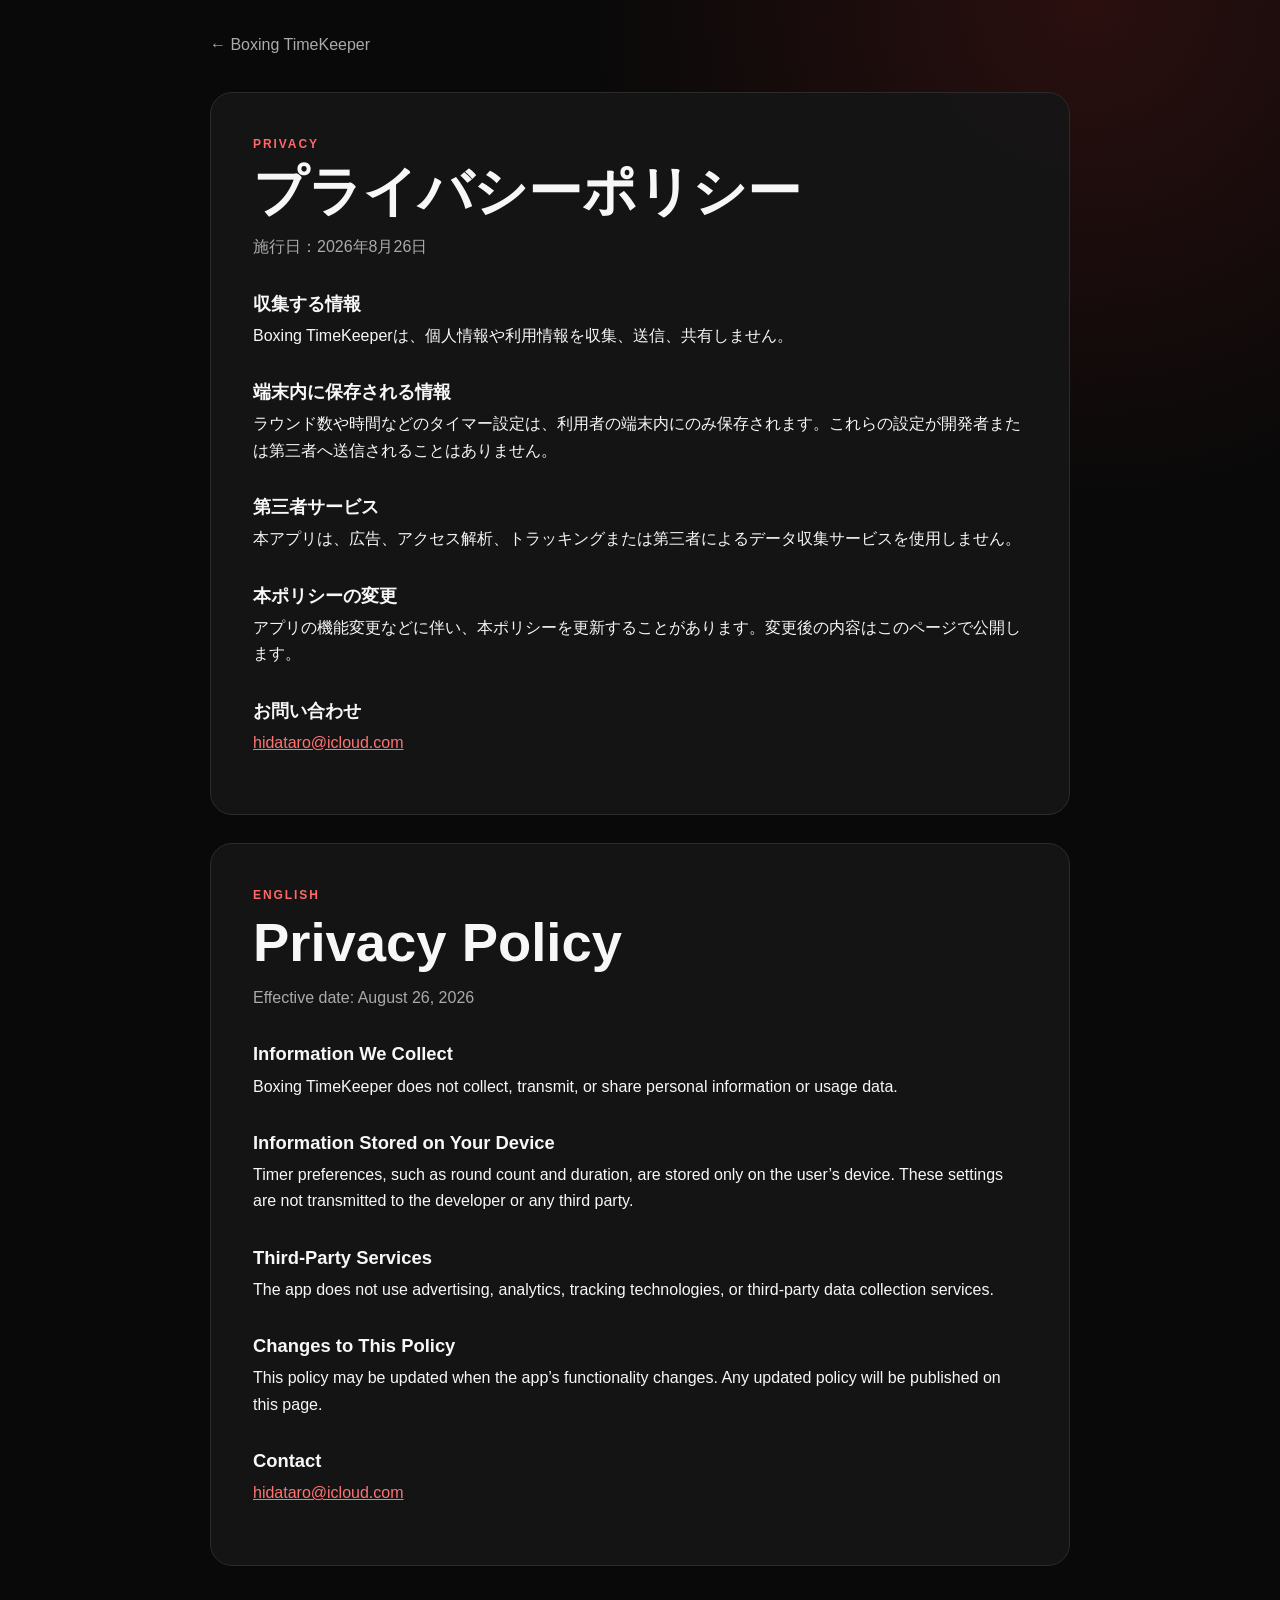
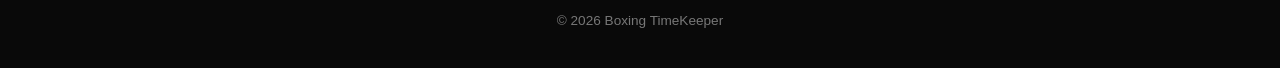
==== privacy.html @ ae384ec7 "Publish Boxing TimeKeeper support site" ====
<!doctype html>
<html lang="ja">
<head>
  <meta charset="utf-8">
  <meta name="viewport" content="width=device-width, initial-scale=1">
  <meta name="description" content="Boxing TimeKeeper privacy policy">
  <title>Privacy Policy — Boxing TimeKeeper</title>
  <link rel="stylesheet" href="styles.css">
</head>
<body>
  <main class="container legal">
    <a class="back" href="index.html">← Boxing TimeKeeper</a>

    <article class="card">
      <p class="eyebrow">PRIVACY</p>
      <h1>プライバシーポリシー</h1>
      <p class="updated">施行日：2026年8月26日</p>

      <h2>収集する情報</h2>
      <p>Boxing TimeKeeperは、個人情報や利用情報を収集、送信、共有しません。</p>

      <h2>端末内に保存される情報</h2>
      <p>ラウンド数や時間などのタイマー設定は、利用者の端末内にのみ保存されます。これらの設定が開発者または第三者へ送信されることはありません。</p>

      <h2>第三者サービス</h2>
      <p>本アプリは、広告、アクセス解析、トラッキングまたは第三者によるデータ収集サービスを使用しません。</p>

      <h2>本ポリシーの変更</h2>
      <p>アプリの機能変更などに伴い、本ポリシーを更新することがあります。変更後の内容はこのページで公開します。</p>

      <h2>お問い合わせ</h2>
      <p><a href="mailto:hidataro@icloud.com?subject=Boxing%20TimeKeeper%20Privacy">hidataro@icloud.com</a></p>
    </article>

    <article class="card english" lang="en">
      <p class="eyebrow">ENGLISH</p>
      <h1>Privacy Policy</h1>
      <p class="updated">Effective date: August 26, 2026</p>

      <h2>Information We Collect</h2>
      <p>Boxing TimeKeeper does not collect, transmit, or share personal information or usage data.</p>

      <h2>Information Stored on Your Device</h2>
      <p>Timer preferences, such as round count and duration, are stored only on the user’s device. These settings are not transmitted to the developer or any third party.</p>

      <h2>Third-Party Services</h2>
      <p>The app does not use advertising, analytics, tracking technologies, or third-party data collection services.</p>

      <h2>Changes to This Policy</h2>
      <p>This policy may be updated when the app’s functionality changes. Any updated policy will be published on this page.</p>

      <h2>Contact</h2>
      <p><a href="mailto:hidataro@icloud.com?subject=Boxing%20TimeKeeper%20Privacy">hidataro@icloud.com</a></p>
    </article>

    <footer>© 2026 Boxing TimeKeeper</footer>
  </main>
</body>
</html>
---- styles.css ----
:root {
  color-scheme: dark;
  --background: #090909;
  --surface: #151515;
  --surface-border: #2b2b2b;
  --text: #f7f7f7;
  --muted: #aaa;
  --accent: #dc2e2e;
}

* { box-sizing: border-box; }

html { background: var(--background); }

body {
  margin: 0;
  color: var(--text);
  background:
    radial-gradient(circle at 85% 0%, rgba(220, 46, 46, .16), transparent 32rem),
    var(--background);
  font-family: -apple-system, BlinkMacSystemFont, "Segoe UI", sans-serif;
  line-height: 1.65;
}

a { color: #ff7373; }

.container {
  width: min(100% - 32px, 860px);
  min-height: 100vh;
  margin: 0 auto;
  padding: 64px 0 28px;
}

header {
  display: flex;
  align-items: center;
  gap: 24px;
  padding: 28px 0 48px;
}

h1, h2 { line-height: 1.2; }
h1 { margin: 4px 0 10px; font-size: clamp(2.2rem, 7vw, 4.2rem); }
h2 { margin: 32px 0 8px; font-size: 1.15rem; }
p { margin: 8px 0 16px; }

.eyebrow {
  margin: 0;
  color: #ff6868;
  font-size: .75rem;
  font-weight: 800;
  letter-spacing: .16em;
}

.lead, .updated { color: var(--muted); }

.app-mark {
  display: grid;
  flex: 0 0 auto;
  place-items: center;
  width: 116px;
  aspect-ratio: 1;
  border: 3px solid white;
  border-radius: 27%;
  background: var(--accent);
  font-size: 2rem;
  font-weight: 700;
  letter-spacing: -.06em;
  box-shadow: 0 18px 48px rgba(0, 0, 0, .4);
}

nav {
  display: grid;
  grid-template-columns: repeat(3, 1fr);
  gap: 12px;
  margin-bottom: 20px;
}

nav a, .button {
  display: block;
  padding: 14px 16px;
  border: 1px solid var(--surface-border);
  border-radius: 14px;
  color: var(--text);
  background: var(--surface);
  font-weight: 650;
  text-align: center;
  text-decoration: none;
}

.button {
  display: inline-block;
  border-color: #bd2525;
  background: var(--accent);
}

.card {
  margin: 16px 0;
  padding: clamp(22px, 5vw, 42px);
  border: 1px solid var(--surface-border);
  border-radius: 22px;
  background: rgba(21, 21, 21, .92);
}

.legal { padding-top: 32px; }
.legal h1 { font-size: clamp(2rem, 6vw, 3.4rem); }
.back { display: inline-block; margin: 0 0 18px; color: var(--muted); text-decoration: none; }
.english { margin-top: 28px; }

footer {
  padding: 28px 0 8px;
  color: #777;
  font-size: .85rem;
  text-align: center;
}

@media (max-width: 600px) {
  .container { padding-top: 28px; }
  header { align-items: flex-start; padding-bottom: 32px; }
  .app-mark { width: 84px; border-radius: 22%; font-size: 1.45rem; }
  nav { grid-template-columns: 1fr; }
}
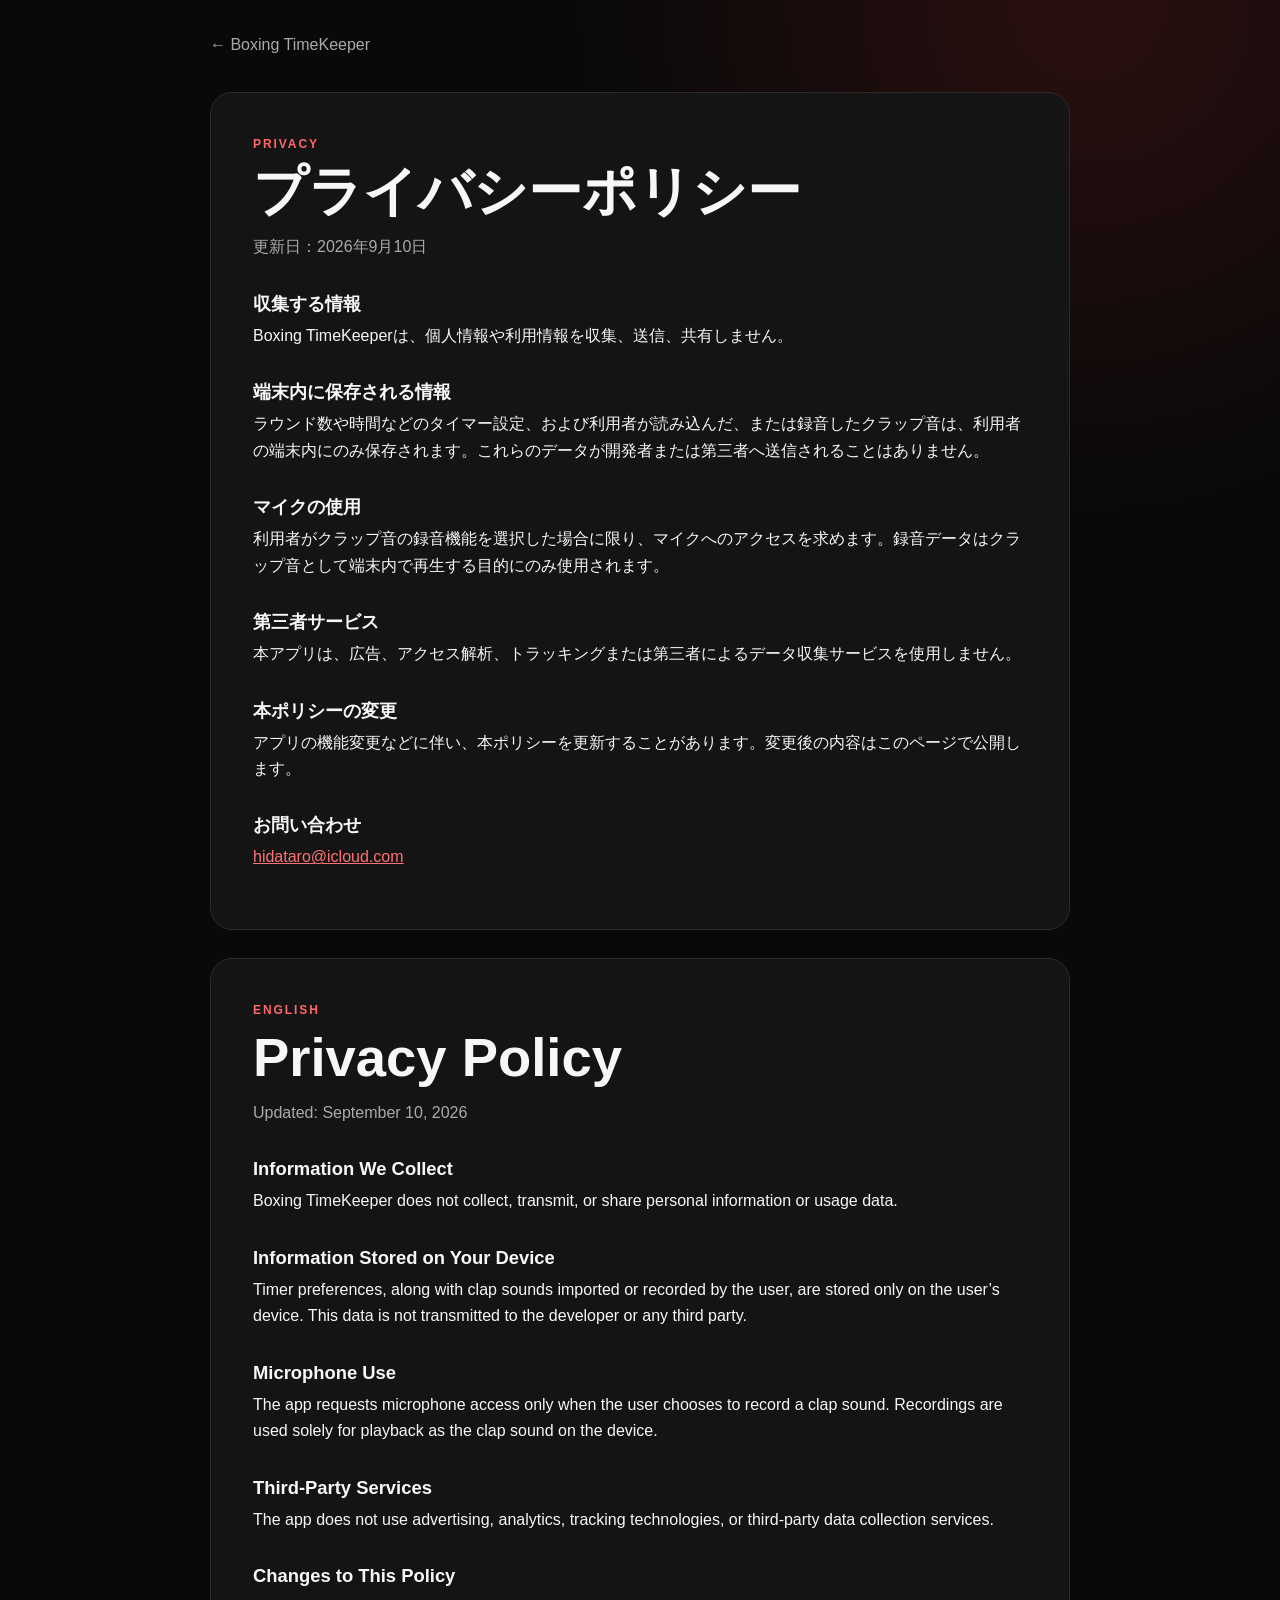
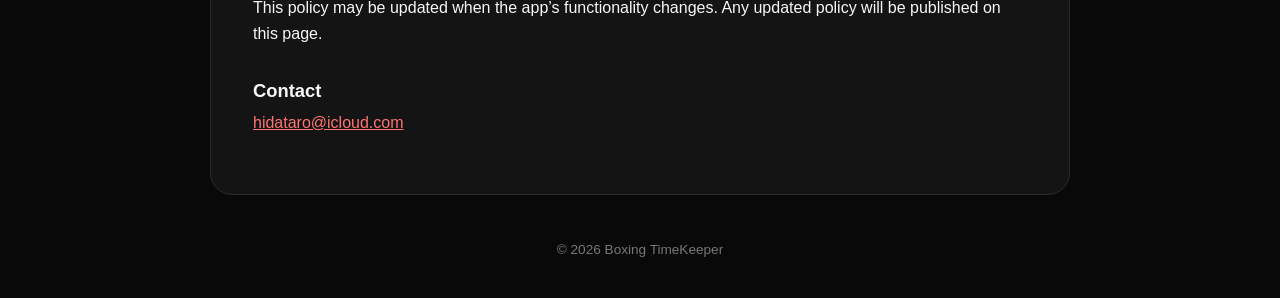
==== commit 127a4331: "Update privacy policy for custom sound recording" ====
--- a/privacy.html
+++ b/privacy.html
@@ -14,13 +14,16 @@
     <article class="card">
       <p class="eyebrow">PRIVACY</p>
       <h1>プライバシーポリシー</h1>
-      <p class="updated">施行日：2026年8月26日</p>
+      <p class="updated">更新日：2026年9月10日</p>
 
       <h2>収集する情報</h2>
       <p>Boxing TimeKeeperは、個人情報や利用情報を収集、送信、共有しません。</p>
 
       <h2>端末内に保存される情報</h2>
-      <p>ラウンド数や時間などのタイマー設定は、利用者の端末内にのみ保存されます。これらの設定が開発者または第三者へ送信されることはありません。</p>
+      <p>ラウンド数や時間などのタイマー設定、および利用者が読み込んだ、または録音したクラップ音は、利用者の端末内にのみ保存されます。これらのデータが開発者または第三者へ送信されることはありません。</p>
+
+      <h2>マイクの使用</h2>
+      <p>利用者がクラップ音の録音機能を選択した場合に限り、マイクへのアクセスを求めます。録音データはクラップ音として端末内で再生する目的にのみ使用されます。</p>
 
       <h2>第三者サービス</h2>
       <p>本アプリは、広告、アクセス解析、トラッキングまたは第三者によるデータ収集サービスを使用しません。</p>
@@ -35,13 +38,16 @@
     <article class="card english" lang="en">
       <p class="eyebrow">ENGLISH</p>
       <h1>Privacy Policy</h1>
-      <p class="updated">Effective date: August 26, 2026</p>
+      <p class="updated">Updated: September 10, 2026</p>
 
       <h2>Information We Collect</h2>
       <p>Boxing TimeKeeper does not collect, transmit, or share personal information or usage data.</p>
 
       <h2>Information Stored on Your Device</h2>
-      <p>Timer preferences, such as round count and duration, are stored only on the user’s device. These settings are not transmitted to the developer or any third party.</p>
+      <p>Timer preferences, along with clap sounds imported or recorded by the user, are stored only on the user’s device. This data is not transmitted to the developer or any third party.</p>
+
+      <h2>Microphone Use</h2>
+      <p>The app requests microphone access only when the user chooses to record a clap sound. Recordings are used solely for playback as the clap sound on the device.</p>
 
       <h2>Third-Party Services</h2>
       <p>The app does not use advertising, analytics, tracking technologies, or third-party data collection services.</p>
